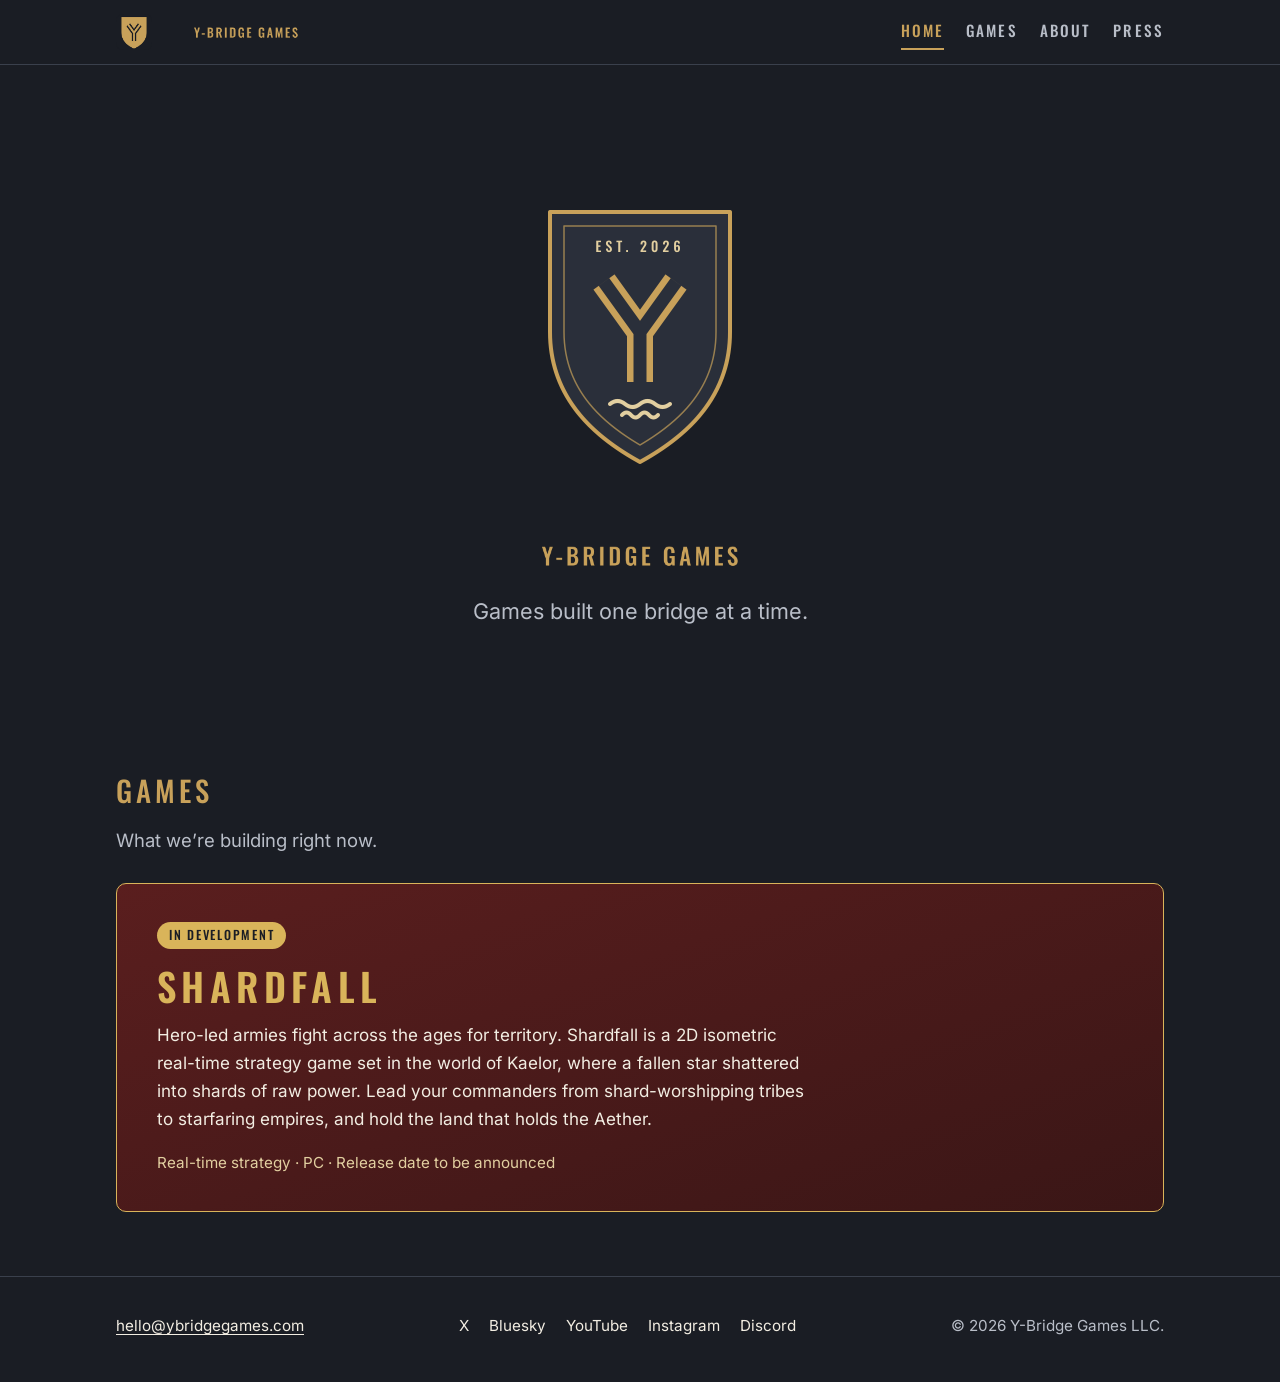
==== docs/index.html @ 334c1387 "Add Y-Bridge Games studio website Static HTML/CSS site for ybridgegames.com, published from docs/ on" ====
<!doctype html>
<html lang="en">
<head>
  <meta charset="utf-8">
  <meta name="viewport" content="width=device-width, initial-scale=1">
  <title>Y-Bridge Games</title>
  <meta name="description" content="Y-Bridge Games is an independent game studio. Games built one bridge at a time.">
  <meta name="theme-color" content="#1A1D24">
  <link rel="canonical" href="https://ybridgegames.com/">
  <meta property="og:type" content="website">
  <meta property="og:site_name" content="Y-Bridge Games">
  <meta property="og:title" content="Y-Bridge Games">
  <meta property="og:description" content="Games built one bridge at a time.">
  <meta property="og:url" content="https://ybridgegames.com/">
  <meta property="og:image" content="https://ybridgegames.com/brand/logo/lockup_horizontal.png">
  <meta name="twitter:card" content="summary_large_image">
  <link rel="icon" href="brand/logo/app_icon.svg" type="image/svg+xml">
  <link rel="icon" href="brand/logo/app_icon_128.png" type="image/png" sizes="128x128">
  <link rel="apple-touch-icon" href="brand/logo/app_icon_square.png">
  <link rel="stylesheet" href="css/style.css">
</head>
<body>
  <a class="skip" href="#main">Skip to content</a>

  <header class="site-header">
    <div class="wrap">
      <a class="brand" href="./" aria-label="Y-Bridge Games home">
        <img class="icon" src="brand/logo/app_icon_128.png" alt="" width="36" height="36">
        <img class="wordmark" src="brand/logo/wordmark.png" alt="Y-Bridge Games" width="164" height="18">
      </a>
      <nav class="nav" aria-label="Main">
        <a href="./" aria-current="page">Home</a>
        <a href="#games">Games</a>
        <a href="about.html">About</a>
        <a href="press.html">Press</a>
      </nav>
    </div>
  </header>

  <main id="main">
    <section class="hero">
      <div class="wrap">
        <h1 class="sr-only">Y-Bridge Games</h1>
        <div class="crest-box">
          <img class="crest" src="brand/logo/crest.png" alt="Y-Bridge Games crest" width="1040" height="1200">
        </div>
        <img class="wordmark" src="brand/logo/wordmark.png" alt="" width="2000" height="220">
        <p class="tagline">Games built one bridge at a time.</p>
      </div>
    </section>

    <section class="section" id="games">
      <div class="wrap">
        <h2>Games</h2>
        <p class="lede">What we’re building right now.</p>

        <article class="game-card">
          <div>
            <span class="badge">In development</span>
            <h3>Shardfall</h3>
            <p>Hero-led armies fight across the ages for territory. Shardfall is a 2D isometric real-time strategy game set in the world of Kaelor, where a fallen star shattered into shards of raw power. Lead your commanders from shard-worshipping tribes to starfaring empires, and hold the land that holds the Aether.</p>
            <p class="meta">Real-time strategy · PC · Release date to be announced</p>
          </div>
        </article>
      </div>
    </section>
  </main>

  <footer class="site-footer">
    <div class="wrap">
      <a href="mailto:hello@ybridgegames.com">hello@ybridgegames.com</a>
      <ul class="social" aria-label="Y-Bridge Games on social media">
        <li><a href="https://x.com/ybridgegames" rel="me">X</a></li>
        <li><a href="https://bsky.app/profile/ybridgegames.bsky.social" rel="me">Bluesky</a></li>
        <li><a href="https://www.youtube.com/@ybridgegames" rel="me">YouTube</a></li>
        <li><a href="https://www.instagram.com/ybridgegames/" rel="me">Instagram</a></li>
        <li><a href="https://discord.gg/ybridgegames" rel="me">Discord</a></li>
      </ul>
      <p class="copyright">© 2026 Y-Bridge Games LLC.</p>
    </div>
  </footer>
</body>
</html>
---- docs/css/style.css ----
/* Y-Bridge Games — site styles. Colors and type follow brand/BRANDING.md. */

@font-face {
  font-family: "Oswald";
  src: url("../brand/fonts/Oswald-Medium.ttf") format("truetype");
  font-weight: 500;
  font-display: swap;
}
@font-face {
  font-family: "Oswald";
  src: url("../brand/fonts/Oswald-SemiBold.ttf") format("truetype");
  font-weight: 600;
  font-display: swap;
}
@font-face {
  font-family: "Inter";
  src: url("../brand/fonts/Inter-Regular.ttf") format("truetype");
  font-weight: 400;
  font-display: swap;
}
@font-face {
  font-family: "Inter";
  src: url("../brand/fonts/Inter-Medium.ttf") format("truetype");
  font-weight: 500;
  font-display: swap;
}

:root {
  /* Brass & Charcoal (studio look) */
  --ground: #1A1D24;
  --surface: #2A2F3A;
  --hairline: #3A404C;
  --brass: #C8A15A;
  --brass-pale: #E2CFA0;
  --text: #F2EDE2;
  --text-muted: #B9BEC8;
  /* Ink & Ivory (light version) */
  --ivory: #F7F3EA;
  --ink: #1F2A36;
  --teal: #2F7F8A;
  /* Gold & Oxblood (Shardfall colorway) */
  --gold: #D9B45A;
  --oxblood: #5A1E1E;

  --display: "Oswald", "Arial Narrow", sans-serif;
  --body: "Inter", system-ui, -apple-system, "Segoe UI", sans-serif;
  --track: 0.14em;
  --max: 1080px;
  --gutter: 16px;
  color-scheme: dark;
}

*, *::before, *::after { box-sizing: border-box; }

html { -webkit-text-size-adjust: 100%; }

body {
  margin: 0;
  background: var(--ground);
  color: var(--text);
  font-family: var(--body);
  font-size: 1.0625rem;
  line-height: 1.65;
  display: flex;
  flex-direction: column;
  min-height: 100vh;
}

main { flex: 1; }

img { max-width: 100%; height: auto; display: block; }

a { color: var(--brass-pale); text-underline-offset: 0.2em; }
a:hover { color: var(--brass); }
a:focus-visible { outline: 2px solid var(--brass); outline-offset: 3px; border-radius: 2px; }

h1, h2, h3 {
  font-family: var(--display);
  font-weight: 500;
  text-transform: uppercase;
  letter-spacing: var(--track);
  color: var(--brass);
  line-height: 1.2;
  margin: 0 0 0.6em;
}
h1 { font-size: clamp(1.9rem, 5vw, 2.6rem); font-weight: 600; }
h2 { font-size: clamp(1.4rem, 3.6vw, 1.8rem); }
h3 { font-size: 1.15rem; color: var(--brass-pale); }

p { margin: 0 0 1em; }

.wrap {
  width: 100%;
  max-width: var(--max);
  margin: 0 auto;
  padding: 0 var(--gutter);
}

.sr-only {
  position: absolute; width: 1px; height: 1px; padding: 0; margin: -1px;
  overflow: hidden; clip: rect(0 0 0 0); white-space: nowrap; border: 0;
}

.skip {
  position: absolute; left: var(--gutter); top: -40px;
  background: var(--brass); color: var(--ground); padding: 6px 12px; z-index: 10;
}
.skip:focus { top: 8px; }

/* ---------- Header ---------- */

.site-header { border-bottom: 1px solid var(--hairline); }
.site-header .wrap {
  display: flex;
  align-items: center;
  justify-content: space-between;
  gap: 16px;
  flex-wrap: wrap;
  padding-top: 14px;
  padding-bottom: 14px;
}
.brand { display: flex; align-items: center; gap: 12px; text-decoration: none; }
.brand .icon { width: 36px; height: 36px; }
.brand .wordmark { height: 18px; width: auto; }

.nav { display: flex; gap: 4px 22px; flex-wrap: wrap; }
.nav a {
  font-family: var(--display);
  text-transform: uppercase;
  letter-spacing: var(--track);
  font-size: 0.95rem;
  color: var(--text-muted);
  text-decoration: none;
  padding: 4px 0;
  border-bottom: 2px solid transparent;
}
.nav a:hover { color: var(--brass-pale); }
.nav a[aria-current="page"] { color: var(--brass); border-bottom-color: var(--brass); }

/* ---------- Sections ---------- */

.section { padding: 64px 0; }
.section + .section { border-top: 1px solid var(--hairline); }
.lede { font-size: 1.15rem; color: var(--text-muted); max-width: 62ch; }
.prose { max-width: 68ch; }
.eyebrow {
  font-family: var(--display);
  text-transform: uppercase;
  letter-spacing: var(--track);
  font-size: 0.85rem;
  color: var(--brass-pale);
  margin-bottom: 0.4em;
}

/* Home hero: crest needs clear space of 15% of its height on every side. */
.hero { text-align: center; padding: 72px 0 80px; }
.hero .crest { width: auto; height: clamp(200px, 38vw, 300px); margin: 0 auto 0.15em; padding: 0; }
.hero .crest-box { display: inline-block; padding: clamp(30px, 5.7vw, 45px); }
.hero .wordmark { height: clamp(22px, 4.4vw, 34px); width: auto; margin: 0 auto 22px; }
.hero .tagline {
  font-size: clamp(1.1rem, 2.8vw, 1.35rem);
  color: var(--text-muted);
  margin: 0;
}

/* ---------- Game card (Shardfall, Gold & Oxblood) ---------- */

.game-card {
  display: grid;
  grid-template-columns: 1fr;
  background: linear-gradient(160deg, var(--oxblood) 0%, #3a1616 100%);
  border: 1px solid var(--gold);
  border-radius: 10px;
  padding: 28px var(--gutter);
  margin-top: 28px;
}
@media (min-width: 640px) { .game-card { padding: 36px 40px; } }
.game-card h3 {
  font-size: clamp(1.8rem, 6vw, 2.4rem);
  color: var(--gold);
  font-weight: 600;
  margin-bottom: 0.3em;
}
.game-card p { color: var(--text); max-width: 60ch; }
.game-card .meta { color: var(--brass-pale); font-size: 0.95rem; margin: 0; }

.badge {
  display: inline-block;
  font-family: var(--display);
  text-transform: uppercase;
  letter-spacing: var(--track);
  font-size: 0.78rem;
  color: var(--ground);
  background: var(--gold);
  border-radius: 999px;
  padding: 3px 12px;
  margin-bottom: 14px;
}

/* ---------- Press kit ---------- */

.facts {
  display: grid;
  grid-template-columns: 1fr;
  gap: 0;
  margin: 0;
  border-top: 1px solid var(--hairline);
}
.facts > div {
  display: grid;
  grid-template-columns: 1fr;
  gap: 2px 24px;
  padding: 12px 0;
  border-bottom: 1px solid var(--hairline);
}
@media (min-width: 560px) { .facts > div { grid-template-columns: 180px 1fr; } }
.facts dt {
  font-family: var(--display);
  text-transform: uppercase;
  letter-spacing: var(--track);
  font-size: 0.85rem;
  color: var(--text-muted);
  padding-top: 2px;
}
.facts dd { margin: 0; }

.assets {
  display: grid;
  grid-template-columns: repeat(auto-fill, minmax(min(100%, 230px), 1fr));
  gap: 18px;
  margin-top: 24px;
}
.asset {
  background: var(--surface);
  border: 1px solid var(--hairline);
  border-radius: 10px;
  overflow: hidden;
  display: flex;
  flex-direction: column;
}
.asset .preview {
  aspect-ratio: 4 / 3;
  display: flex;
  align-items: center;
  justify-content: center;
  padding: 22px;
  background: var(--ground);
}
.asset .preview.light { background: var(--ivory); }
.asset .preview img { max-height: 100%; width: auto; object-fit: contain; }
.asset .info { padding: 14px 16px 16px; }
.asset .info strong { display: block; font-weight: 500; }
.asset .info span { display: block; color: var(--text-muted); font-size: 0.9rem; }
.asset .info a { font-size: 0.95rem; }

.swatches {
  display: grid;
  grid-template-columns: repeat(auto-fill, minmax(min(100%, 150px), 1fr));
  gap: 14px;
  margin-top: 20px;
}
.swatch { border: 1px solid var(--hairline); border-radius: 8px; overflow: hidden; background: var(--surface); }
.swatch .chip { height: 64px; }
.swatch .label { padding: 8px 12px; font-size: 0.9rem; }
.swatch .label code { color: var(--text-muted); font-size: 0.85rem; }

.rules { padding-left: 1.2em; max-width: 68ch; }
.rules li { margin-bottom: 0.4em; }

.boiler {
  background: var(--surface);
  border-left: 3px solid var(--brass);
  padding: 18px 20px;
  border-radius: 0 8px 8px 0;
  max-width: 72ch;
}
.boiler p:last-child { margin-bottom: 0; }

/* ---------- Footer ---------- */

.site-footer {
  border-top: 1px solid var(--hairline);
  background: var(--ground);
  padding: 36px 0 44px;
  font-size: 0.95rem;
  color: var(--text-muted);
}
.site-footer .wrap { display: grid; gap: 18px; }
.site-footer a { color: var(--text); }
.site-footer a:hover { color: var(--brass); }
.social { list-style: none; margin: 0; padding: 0; display: flex; flex-wrap: wrap; gap: 6px 20px; }
.social a { text-decoration: none; }
.social a:hover { text-decoration: underline; }
.copyright { margin: 0; }
@media (min-width: 760px) {
  .site-footer .wrap { grid-template-columns: auto 1fr auto; align-items: center; gap: 28px; }
  .social { justify-content: center; }
}
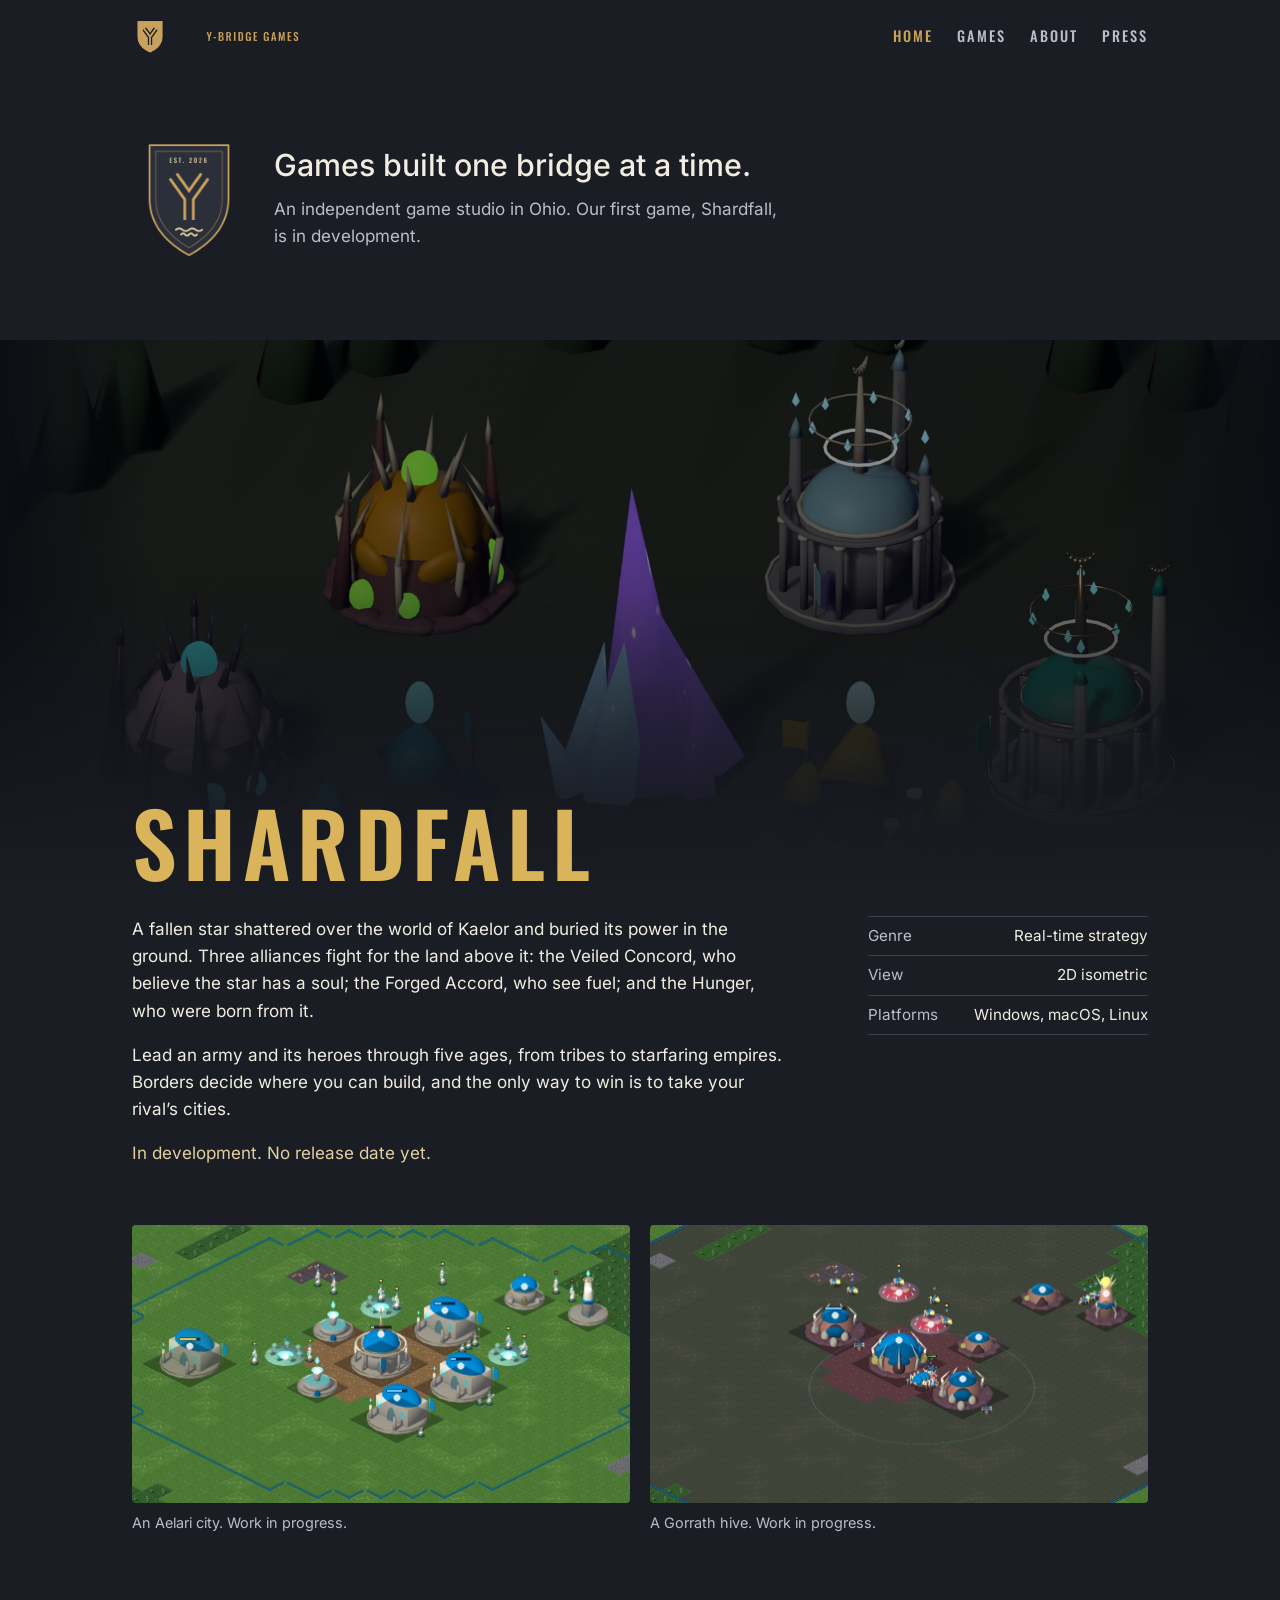
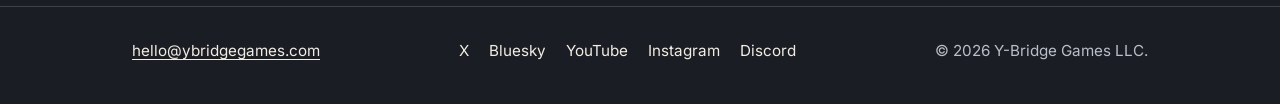
==== commit 562f8616: "Rework site around Shardfall art Lead the home page with Shardfall key art and in-game shots, drop t" ====
--- a/docs/index.html
+++ b/docs/index.html
@@ -38,30 +38,47 @@
   </header>
 
   <main id="main">
-    <section class="hero">
+    <section class="intro">
       <div class="wrap">
-        <h1 class="sr-only">Y-Bridge Games</h1>
-        <div class="crest-box">
-          <img class="crest" src="brand/logo/crest.png" alt="Y-Bridge Games crest" width="1040" height="1200">
+        <img class="crest" src="brand/logo/crest.png" alt="Y-Bridge Games crest" width="1040" height="1200">
+        <div>
+          <h1 class="sr-only">Y-Bridge Games</h1>
+          <p class="tagline">Games built one bridge at a time.</p>
+          <p>An independent game studio in Ohio. Our first game, Shardfall, is in development.</p>
         </div>
-        <img class="wordmark" src="brand/logo/wordmark.png" alt="" width="2000" height="220">
-        <p class="tagline">Games built one bridge at a time.</p>
       </div>
     </section>
 
-    <section class="section" id="games">
-      <div class="wrap">
-        <h2>Games</h2>
-        <p class="lede">What we’re building right now.</p>
+    <section id="games" aria-labelledby="shardfall">
+      <div class="feature-art">
+        <img src="img/shardfall/key-art.jpg" alt="Faction cities of Shardfall gathered around a violet Aether shard in a dark forest" width="1920" height="1080">
+        <div class="title">
+          <div class="wrap"><h2 id="shardfall">Shardfall</h2></div>
+        </div>
+      </div>
 
-        <article class="game-card">
-          <div>
-            <span class="badge">In development</span>
-            <h3>Shardfall</h3>
-            <p>Hero-led armies fight across the ages for territory. Shardfall is a 2D isometric real-time strategy game set in the world of Kaelor, where a fallen star shattered into shards of raw power. Lead your commanders from shard-worshipping tribes to starfaring empires, and hold the land that holds the Aether.</p>
-            <p class="meta">Real-time strategy · PC · Release date to be announced</p>
-          </div>
-        </article>
+      <div class="wrap feature-body">
+        <div>
+          <p>A fallen star shattered over the world of Kaelor and buried its power in the ground. Three alliances fight for the land above it: the Veiled Concord, who believe the star has a soul; the Forged Accord, who see fuel; and the Hunger, who were born from it.</p>
+          <p>Lead an army and its heroes through five ages, from tribes to starfaring empires. Borders decide where you can build, and the only way to win is to take your rival’s cities.</p>
+          <p class="status">In development. No release date yet.</p>
+        </div>
+        <dl class="spec">
+          <div><dt>Genre</dt><dd>Real-time strategy</dd></div>
+          <div><dt>View</dt><dd>2D isometric</dd></div>
+          <div><dt>Platforms</dt><dd>Windows, macOS, Linux</dd></div>
+        </dl>
+      </div>
+
+      <div class="wrap shots">
+        <figure>
+          <img src="img/shardfall/aelari-city.jpg" alt="An Aelari city of domed white halls and glowing fountains" width="1000" height="560" loading="lazy">
+          <figcaption>An Aelari city. Work in progress.</figcaption>
+        </figure>
+        <figure>
+          <img src="img/shardfall/swarm-hive.jpg" alt="A Gorrath hive of fleshy domes and bone spikes" width="1000" height="560" loading="lazy">
+          <figcaption>A Gorrath hive. Work in progress.</figcaption>
+        </figure>
       </div>
     </section>
   </main>
@@ -71,10 +88,10 @@
       <a href="mailto:hello@ybridgegames.com">hello@ybridgegames.com</a>
       <ul class="social" aria-label="Y-Bridge Games on social media">
         <li><a href="https://x.com/ybridgegames" rel="me">X</a></li>
-        <li><a href="https://bsky.app/profile/ybridgegames.bsky.social" rel="me">Bluesky</a></li>
+        <li><a href="https://bsky.app/profile/y-bridge-games.bsky.social" rel="me">Bluesky</a></li>
         <li><a href="https://www.youtube.com/@ybridgegames" rel="me">YouTube</a></li>
         <li><a href="https://www.instagram.com/ybridgegames/" rel="me">Instagram</a></li>
-        <li><a href="https://discord.gg/ybridgegames" rel="me">Discord</a></li>
+        <li><a href="https://discord.gg/s3wmYxwC7B" rel="me">Discord</a></li>
       </ul>
       <p class="copyright">© 2026 Y-Bridge Games LLC.</p>
     </div>
--- a/docs/css/style.css
+++ b/docs/css/style.css
@@ -36,11 +36,8 @@
   --text-muted: #B9BEC8;
   /* Ink & Ivory (light version) */
   --ivory: #F7F3EA;
-  --ink: #1F2A36;
-  --teal: #2F7F8A;
-  /* Gold & Oxblood (Shardfall colorway) */
+  /* Gold (Shardfall colorway) */
   --gold: #D9B45A;
-  --oxblood: #5A1E1E;
 
   --display: "Oswald", "Arial Narrow", sans-serif;
   --body: "Inter", system-ui, -apple-system, "Segoe UI", sans-serif;
@@ -49,6 +46,7 @@
   --gutter: 16px;
   color-scheme: dark;
 }
+@media (min-width: 640px) { :root { --gutter: 32px; } }
 
 *, *::before, *::after { box-sizing: border-box; }
 
@@ -60,7 +58,7 @@
   color: var(--text);
   font-family: var(--body);
   font-size: 1.0625rem;
-  line-height: 1.65;
+  line-height: 1.6;
   display: flex;
   flex-direction: column;
   min-height: 100vh;
@@ -80,12 +78,12 @@
   text-transform: uppercase;
   letter-spacing: var(--track);
   color: var(--brass);
-  line-height: 1.2;
-  margin: 0 0 0.6em;
-}
-h1 { font-size: clamp(1.9rem, 5vw, 2.6rem); font-weight: 600; }
-h2 { font-size: clamp(1.4rem, 3.6vw, 1.8rem); }
-h3 { font-size: 1.15rem; color: var(--brass-pale); }
+  line-height: 1.15;
+  margin: 0 0 0.5em;
+}
+h1 { font-size: clamp(1.8rem, 5vw, 2.4rem); font-weight: 600; }
+h2 { font-size: 1.35rem; }
+h3 { font-size: 1rem; color: var(--text-muted); }
 
 p { margin: 0 0 1em; }
 
@@ -109,183 +107,180 @@
 
 /* ---------- Header ---------- */
 
-.site-header { border-bottom: 1px solid var(--hairline); }
 .site-header .wrap {
   display: flex;
   align-items: center;
   justify-content: space-between;
-  gap: 16px;
+  gap: 12px 24px;
   flex-wrap: wrap;
-  padding-top: 14px;
-  padding-bottom: 14px;
+  padding-top: 18px;
+  padding-bottom: 18px;
 }
 .brand { display: flex; align-items: center; gap: 12px; text-decoration: none; }
 .brand .icon { width: 36px; height: 36px; }
-.brand .wordmark { height: 18px; width: auto; }
-
-.nav { display: flex; gap: 4px 22px; flex-wrap: wrap; }
+.brand .wordmark { height: 16px; width: auto; }
+
+.nav { display: flex; gap: 4px 24px; flex-wrap: wrap; }
 .nav a {
   font-family: var(--display);
   text-transform: uppercase;
   letter-spacing: var(--track);
-  font-size: 0.95rem;
+  font-size: 0.9rem;
   color: var(--text-muted);
   text-decoration: none;
-  padding: 4px 0;
-  border-bottom: 2px solid transparent;
-}
-.nav a:hover { color: var(--brass-pale); }
-.nav a[aria-current="page"] { color: var(--brass); border-bottom-color: var(--brass); }
-
-/* ---------- Sections ---------- */
-
-.section { padding: 64px 0; }
-.section + .section { border-top: 1px solid var(--hairline); }
-.lede { font-size: 1.15rem; color: var(--text-muted); max-width: 62ch; }
-.prose { max-width: 68ch; }
-.eyebrow {
-  font-family: var(--display);
-  text-transform: uppercase;
-  letter-spacing: var(--track);
-  font-size: 0.85rem;
-  color: var(--brass-pale);
-  margin-bottom: 0.4em;
-}
-
-/* Home hero: crest needs clear space of 15% of its height on every side. */
-.hero { text-align: center; padding: 72px 0 80px; }
-.hero .crest { width: auto; height: clamp(200px, 38vw, 300px); margin: 0 auto 0.15em; padding: 0; }
-.hero .crest-box { display: inline-block; padding: clamp(30px, 5.7vw, 45px); }
-.hero .wordmark { height: clamp(22px, 4.4vw, 34px); width: auto; margin: 0 auto 22px; }
-.hero .tagline {
-  font-size: clamp(1.1rem, 2.8vw, 1.35rem);
-  color: var(--text-muted);
+  padding: 2px 0;
+}
+.nav a:hover { color: var(--text); }
+.nav a[aria-current="page"] { color: var(--brass); }
+
+/* ---------- Home: studio intro ---------- */
+
+.intro { padding: 40px 0 56px; }
+.intro .wrap {
+  display: grid;
+  grid-template-columns: auto 1fr;
+  align-items: center;
+  gap: 0 28px;
+}
+/* 132 px tall with 20 px around it: over the 96 px minimum and 15% clear space. */
+.intro .crest { height: 132px; width: auto; margin: 20px 0; }
+.intro .tagline {
+  font-size: clamp(1.35rem, 3.4vw, 1.9rem);
+  font-weight: 500;
+  line-height: 1.3;
+  margin: 0 0 0.35em;
+}
+.intro .tagline + p { color: var(--text-muted); margin: 0; max-width: 46ch; }
+@media (max-width: 520px) {
+  .intro .wrap { grid-template-columns: 1fr; }
+  .intro .crest { margin: 0 0 20px; }
+}
+
+/* ---------- Home: Shardfall ---------- */
+
+.feature-art { position: relative; background: #0e1016; }
+.feature-art img {
+  width: 100%;
+  height: clamp(280px, 46vw, 560px);
+  object-fit: cover;
+  object-position: center 35%;
+}
+.feature-art::after {
+  content: "";
+  position: absolute;
+  inset: 0;
+  background: linear-gradient(to bottom, rgba(26, 29, 36, 0) 45%, var(--ground) 100%);
+  pointer-events: none;
+}
+.feature-art .title {
+  position: absolute;
+  left: 0;
+  right: 0;
+  bottom: 8px;
+  z-index: 1;
+}
+.feature-art h2 {
+  font-size: clamp(2.6rem, 9vw, 5.5rem);
+  font-weight: 600;
+  color: var(--gold);
+  letter-spacing: 0.08em;
   margin: 0;
 }
 
-/* ---------- Game card (Shardfall, Gold & Oxblood) ---------- */
-
-.game-card {
+.feature-body {
+  display: grid;
+  gap: 8px 48px;
+  padding-top: 16px;
+  padding-bottom: 40px;
+}
+@media (min-width: 800px) { .feature-body { grid-template-columns: 1fr 280px; } }
+.feature-body p { max-width: 60ch; }
+.feature-body .status { color: var(--brass-pale); }
+
+.spec { margin: 0; font-size: 0.95rem; }
+.spec div { display: flex; justify-content: space-between; gap: 16px; padding: 7px 0; border-bottom: 1px solid var(--hairline); }
+.spec div:first-child { border-top: 1px solid var(--hairline); }
+.spec dt { color: var(--text-muted); }
+.spec dd { margin: 0; text-align: right; }
+
+.shots {
   display: grid;
   grid-template-columns: 1fr;
-  background: linear-gradient(160deg, var(--oxblood) 0%, #3a1616 100%);
-  border: 1px solid var(--gold);
-  border-radius: 10px;
-  padding: 28px var(--gutter);
-  margin-top: 28px;
-}
-@media (min-width: 640px) { .game-card { padding: 36px 40px; } }
-.game-card h3 {
-  font-size: clamp(1.8rem, 6vw, 2.4rem);
-  color: var(--gold);
-  font-weight: 600;
-  margin-bottom: 0.3em;
-}
-.game-card p { color: var(--text); max-width: 60ch; }
-.game-card .meta { color: var(--brass-pale); font-size: 0.95rem; margin: 0; }
-
-.badge {
-  display: inline-block;
-  font-family: var(--display);
-  text-transform: uppercase;
-  letter-spacing: var(--track);
-  font-size: 0.78rem;
-  color: var(--ground);
-  background: var(--gold);
-  border-radius: 999px;
-  padding: 3px 12px;
-  margin-bottom: 14px;
-}
+  gap: 20px;
+  padding-bottom: 72px;
+}
+@media (min-width: 700px) { .shots { grid-template-columns: 1fr 1fr; } }
+.shots figure { margin: 0; }
+.shots img { width: 100%; border-radius: 4px; }
+.shots figcaption { color: var(--text-muted); font-size: 0.9rem; margin-top: 8px; }
+
+/* ---------- Inner pages ---------- */
+
+.page { padding: 40px 0 72px; }
+.page .wrap > * { max-width: 68ch; }
+.page .wrap > .wide { max-width: none; }
+.page h2 { margin-top: 2.2em; }
+.page-intro { font-size: 1.15rem; }
 
 /* ---------- Press kit ---------- */
 
-.facts {
-  display: grid;
-  grid-template-columns: 1fr;
-  gap: 0;
-  margin: 0;
-  border-top: 1px solid var(--hairline);
-}
+.facts { margin: 0; border-top: 1px solid var(--hairline); }
 .facts > div {
   display: grid;
   grid-template-columns: 1fr;
   gap: 2px 24px;
-  padding: 12px 0;
+  padding: 10px 0;
   border-bottom: 1px solid var(--hairline);
 }
-@media (min-width: 560px) { .facts > div { grid-template-columns: 180px 1fr; } }
-.facts dt {
-  font-family: var(--display);
-  text-transform: uppercase;
-  letter-spacing: var(--track);
-  font-size: 0.85rem;
-  color: var(--text-muted);
-  padding-top: 2px;
-}
+@media (min-width: 560px) { .facts > div { grid-template-columns: 170px 1fr; } }
+.facts dt { color: var(--text-muted); }
 .facts dd { margin: 0; }
 
 .assets {
   display: grid;
   grid-template-columns: repeat(auto-fill, minmax(min(100%, 230px), 1fr));
   gap: 18px;
-  margin-top: 24px;
-}
-.asset {
-  background: var(--surface);
-  border: 1px solid var(--hairline);
-  border-radius: 10px;
-  overflow: hidden;
-  display: flex;
-  flex-direction: column;
-}
+  margin-top: 20px;
+}
+.asset { margin: 0; }
 .asset .preview {
   aspect-ratio: 4 / 3;
   display: flex;
   align-items: center;
   justify-content: center;
   padding: 22px;
-  background: var(--ground);
+  background: var(--surface);
+  border-radius: 4px;
 }
 .asset .preview.light { background: var(--ivory); }
+.asset .preview.photo { padding: 0; overflow: hidden; }
+.asset .preview.photo img { width: 100%; height: 100%; max-height: none; object-fit: cover; }
 .asset .preview img { max-height: 100%; width: auto; object-fit: contain; }
-.asset .info { padding: 14px 16px 16px; }
-.asset .info strong { display: block; font-weight: 500; }
-.asset .info span { display: block; color: var(--text-muted); font-size: 0.9rem; }
-.asset .info a { font-size: 0.95rem; }
+.asset figcaption { padding-top: 8px; font-size: 0.95rem; }
+.asset figcaption span { color: var(--text-muted); }
 
 .swatches {
   display: grid;
-  grid-template-columns: repeat(auto-fill, minmax(min(100%, 150px), 1fr));
+  grid-template-columns: repeat(auto-fill, minmax(min(100%, 140px), 1fr));
   gap: 14px;
-  margin-top: 20px;
-}
-.swatch { border: 1px solid var(--hairline); border-radius: 8px; overflow: hidden; background: var(--surface); }
-.swatch .chip { height: 64px; }
-.swatch .label { padding: 8px 12px; font-size: 0.9rem; }
+  margin-top: 16px;
+}
+.swatch .chip { height: 56px; border-radius: 4px; border: 1px solid var(--hairline); }
+.swatch .label { padding-top: 6px; font-size: 0.9rem; }
 .swatch .label code { color: var(--text-muted); font-size: 0.85rem; }
 
-.rules { padding-left: 1.2em; max-width: 68ch; }
+.rules { padding-left: 1.2em; }
 .rules li { margin-bottom: 0.4em; }
-
-.boiler {
-  background: var(--surface);
-  border-left: 3px solid var(--brass);
-  padding: 18px 20px;
-  border-radius: 0 8px 8px 0;
-  max-width: 72ch;
-}
-.boiler p:last-child { margin-bottom: 0; }
 
 /* ---------- Footer ---------- */
 
 .site-footer {
   border-top: 1px solid var(--hairline);
-  background: var(--ground);
-  padding: 36px 0 44px;
+  padding: 32px 0 40px;
   font-size: 0.95rem;
   color: var(--text-muted);
 }
-.site-footer .wrap { display: grid; gap: 18px; }
+.site-footer .wrap { display: grid; gap: 14px; }
 .site-footer a { color: var(--text); }
 .site-footer a:hover { color: var(--brass); }
 .social { list-style: none; margin: 0; padding: 0; display: flex; flex-wrap: wrap; gap: 6px 20px; }
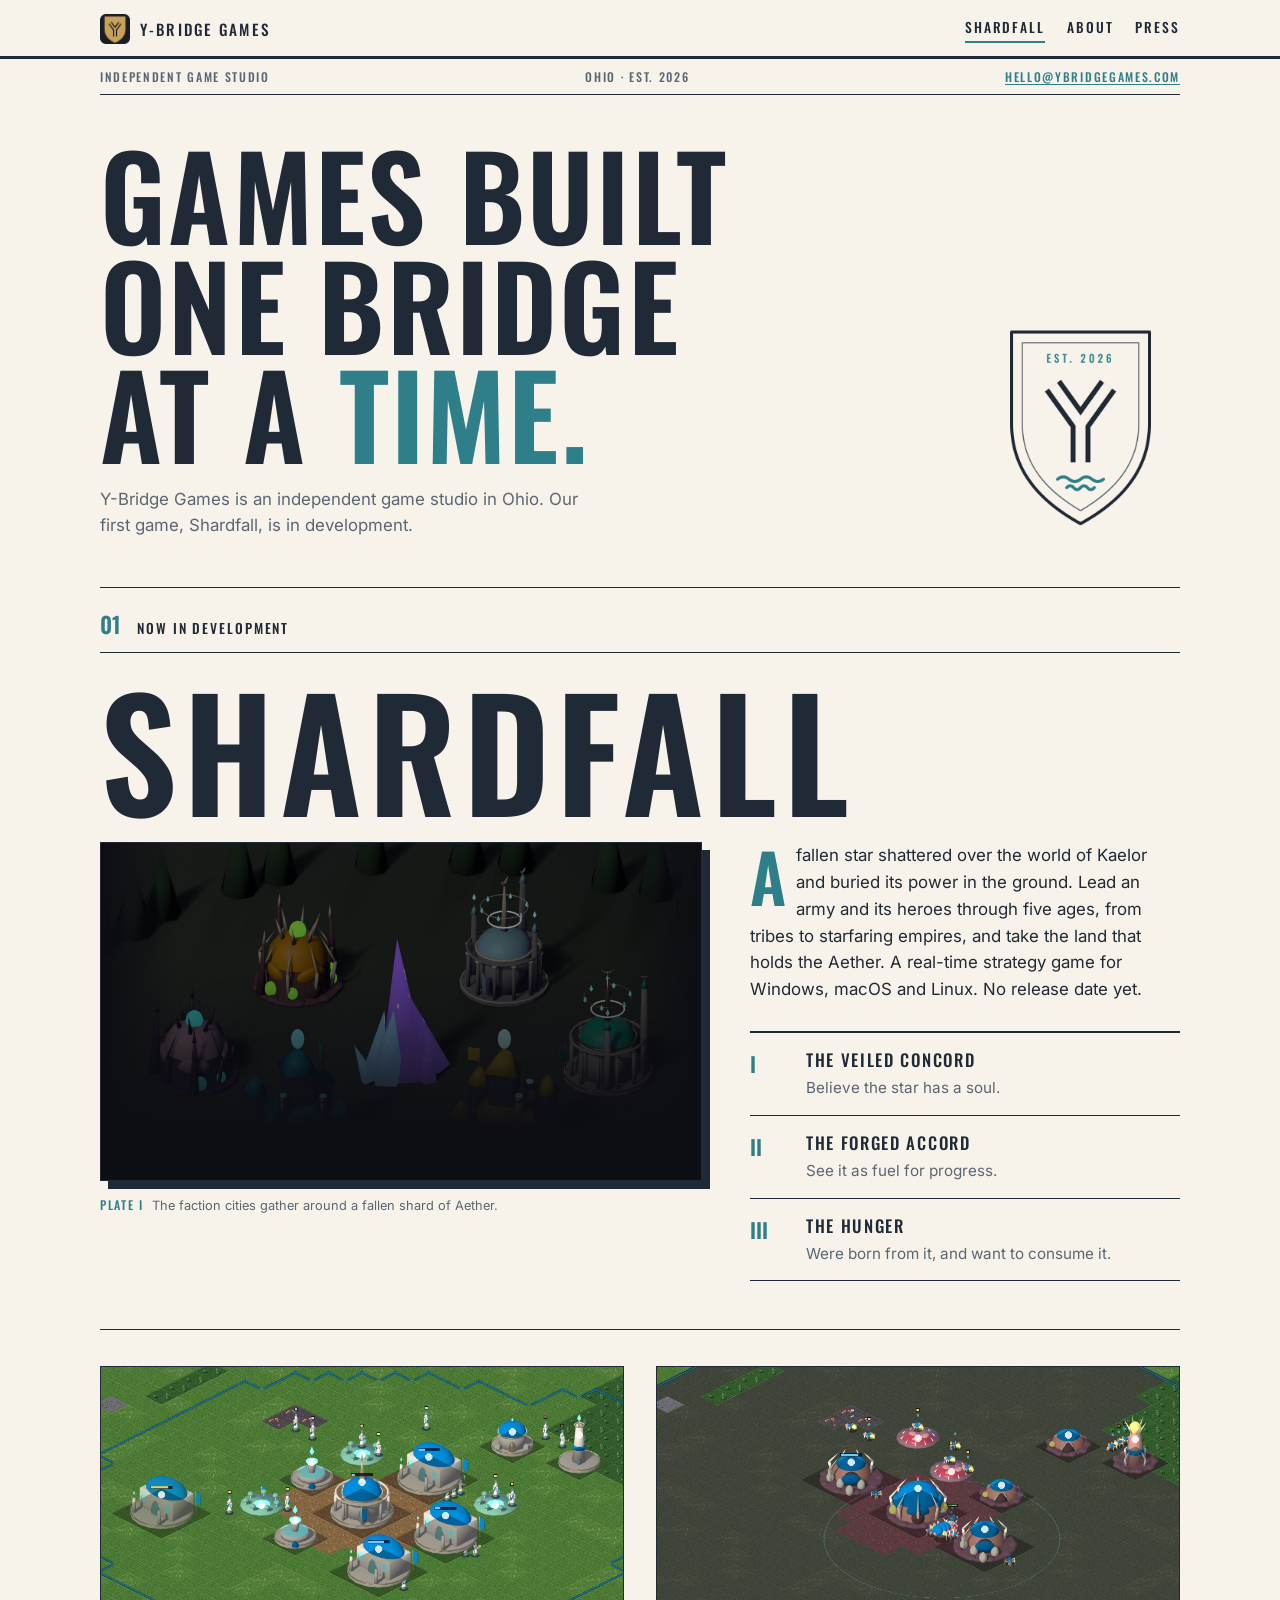
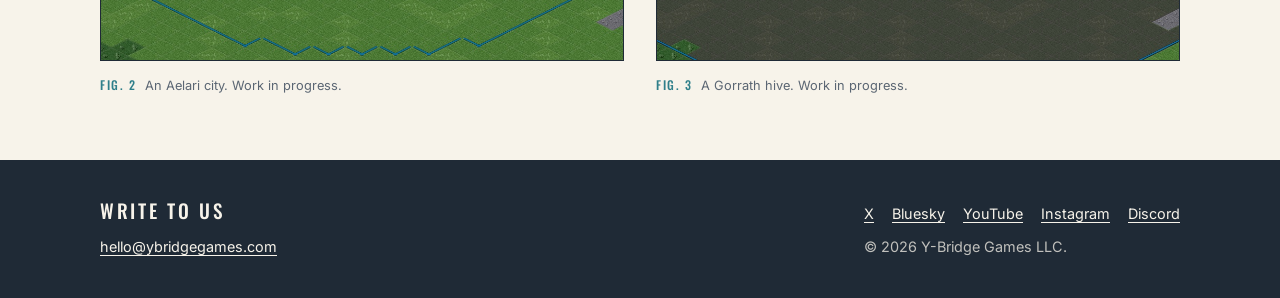
==== commit 6000f105: "Redesign site in the Field Manual style Ink & Ivory look styled like a printed game manual: big Oswa" ====
--- a/docs/index.html
+++ b/docs/index.html
@@ -4,16 +4,16 @@
   <meta charset="utf-8">
   <meta name="viewport" content="width=device-width, initial-scale=1">
   <title>Y-Bridge Games</title>
-  <meta name="description" content="Y-Bridge Games is an independent game studio. Games built one bridge at a time.">
-  <meta name="theme-color" content="#1A1D24">
+  <meta name="description" content="Y-Bridge Games is an independent game studio in Ohio. Games built one bridge at a time.">
   <link rel="canonical" href="https://ybridgegames.com/">
   <meta property="og:type" content="website">
   <meta property="og:site_name" content="Y-Bridge Games">
   <meta property="og:title" content="Y-Bridge Games">
-  <meta property="og:description" content="Games built one bridge at a time.">
+  <meta property="og:description" content="Y-Bridge Games is an independent game studio in Ohio. Games built one bridge at a time.">
   <meta property="og:url" content="https://ybridgegames.com/">
-  <meta property="og:image" content="https://ybridgegames.com/brand/logo/lockup_horizontal.png">
+  <meta property="og:image" content="https://ybridgegames.com/img/shardfall/key-art.jpg">
   <meta name="twitter:card" content="summary_large_image">
+  <meta name="theme-color" content="#F7F3EA">
   <link rel="icon" href="brand/logo/app_icon.svg" type="image/svg+xml">
   <link rel="icon" href="brand/logo/app_icon_128.png" type="image/png" sizes="128x128">
   <link rel="apple-touch-icon" href="brand/logo/app_icon_square.png">
@@ -24,60 +24,53 @@
 
   <header class="site-header">
     <div class="wrap">
-      <a class="brand" href="./" aria-label="Y-Bridge Games home">
-        <img class="icon" src="brand/logo/app_icon_128.png" alt="" width="36" height="36">
-        <img class="wordmark" src="brand/logo/wordmark.png" alt="Y-Bridge Games" width="164" height="18">
-      </a>
-      <nav class="nav" aria-label="Main">
-        <a href="./" aria-current="page">Home</a>
-        <a href="#games">Games</a>
+      <a class="brand caps" href="./"><img src="brand/logo/app_icon_128.png" alt="" width="30" height="30">Y-Bridge Games</a>
+      <nav class="nav caps" aria-label="Main">
+        <a href="./#shardfall" aria-current="page">Shardfall</a>
         <a href="about.html">About</a>
         <a href="press.html">Press</a>
       </nav>
     </div>
   </header>
 
-  <main id="main">
-    <section class="intro">
-      <div class="wrap">
-        <img class="crest" src="brand/logo/crest.png" alt="Y-Bridge Games crest" width="1040" height="1200">
-        <div>
-          <h1 class="sr-only">Y-Bridge Games</h1>
-          <p class="tagline">Games built one bridge at a time.</p>
-          <p>An independent game studio in Ohio. Our first game, Shardfall, is in development.</p>
-        </div>
+  <main id="main" class="wrap">
+    <div class="issue caps"><span>Independent game studio</span><span>Ohio · Est. 2026</span><a href="mailto:hello@ybridgegames.com">hello@ybridgegames.com</a></div>
+
+    <section class="mast">
+      <div>
+        <h1 class="display">Games built<br>one bridge<br>at a <em>time.</em></h1>
+        <p class="sub">Y-Bridge Games is an independent game studio in Ohio. Our first game, Shardfall, is in development.</p>
       </div>
+      <img class="crest" src="brand/logo/crest_ivory.png" alt="Y-Bridge Games crest" width="1040" height="1200">
     </section>
 
-    <section id="games" aria-labelledby="shardfall">
-      <div class="feature-art">
-        <img src="img/shardfall/key-art.jpg" alt="Faction cities of Shardfall gathered around a violet Aether shard in a dark forest" width="1920" height="1080">
-        <div class="title">
-          <div class="wrap"><h2 id="shardfall">Shardfall</h2></div>
+    <section id="shardfall" aria-labelledby="shardfall-title">
+      <p class="sec-head caps"><b>01</b>Now in development</p>
+      <h2 id="shardfall-title" class="display game-title">Shardfall</h2>
+
+      <div class="spread">
+        <figure class="plate">
+          <img src="img/shardfall/key-art.jpg" alt="Faction cities of Shardfall gathered around a violet Aether shard in a dark forest" width="1920" height="1080">
+          <figcaption><span class="caps">Plate I</span>The faction cities gather around a fallen shard of Aether.</figcaption>
+        </figure>
+        <div>
+          <p class="lede">A fallen star shattered over the world of Kaelor and buried its power in the ground. Lead an army and its heroes through five ages, from tribes to starfaring empires, and take the land that holds the Aether. A real-time strategy game for Windows, macOS and Linux. No release date yet.</p>
+          <ol class="numbered">
+            <li><span class="num">I</span><div><strong>The Veiled Concord</strong><span>Believe the star has a soul.</span></div></li>
+            <li><span class="num">II</span><div><strong>The Forged Accord</strong><span>See it as fuel for progress.</span></div></li>
+            <li><span class="num">III</span><div><strong>The Hunger</strong><span>Were born from it, and want to consume it.</span></div></li>
+          </ol>
         </div>
       </div>
 
-      <div class="wrap feature-body">
-        <div>
-          <p>A fallen star shattered over the world of Kaelor and buried its power in the ground. Three alliances fight for the land above it: the Veiled Concord, who believe the star has a soul; the Forged Accord, who see fuel; and the Hunger, who were born from it.</p>
-          <p>Lead an army and its heroes through five ages, from tribes to starfaring empires. Borders decide where you can build, and the only way to win is to take your rival’s cities.</p>
-          <p class="status">In development. No release date yet.</p>
-        </div>
-        <dl class="spec">
-          <div><dt>Genre</dt><dd>Real-time strategy</dd></div>
-          <div><dt>View</dt><dd>2D isometric</dd></div>
-          <div><dt>Platforms</dt><dd>Windows, macOS, Linux</dd></div>
-        </dl>
-      </div>
-
-      <div class="wrap shots">
+      <div class="figs">
         <figure>
           <img src="img/shardfall/aelari-city.jpg" alt="An Aelari city of domed white halls and glowing fountains" width="1000" height="560" loading="lazy">
-          <figcaption>An Aelari city. Work in progress.</figcaption>
+          <figcaption><span class="caps">Fig. 2</span>An Aelari city. Work in progress.</figcaption>
         </figure>
         <figure>
           <img src="img/shardfall/swarm-hive.jpg" alt="A Gorrath hive of fleshy domes and bone spikes" width="1000" height="560" loading="lazy">
-          <figcaption>A Gorrath hive. Work in progress.</figcaption>
+          <figcaption><span class="caps">Fig. 3</span>A Gorrath hive. Work in progress.</figcaption>
         </figure>
       </div>
     </section>
@@ -85,15 +78,20 @@
 
   <footer class="site-footer">
     <div class="wrap">
-      <a href="mailto:hello@ybridgegames.com">hello@ybridgegames.com</a>
-      <ul class="social" aria-label="Y-Bridge Games on social media">
-        <li><a href="https://x.com/ybridgegames" rel="me">X</a></li>
-        <li><a href="https://bsky.app/profile/y-bridge-games.bsky.social" rel="me">Bluesky</a></li>
-        <li><a href="https://www.youtube.com/@ybridgegames" rel="me">YouTube</a></li>
-        <li><a href="https://www.instagram.com/ybridgegames/" rel="me">Instagram</a></li>
-        <li><a href="https://discord.gg/s3wmYxwC7B" rel="me">Discord</a></li>
-      </ul>
-      <p class="copyright">© 2026 Y-Bridge Games LLC.</p>
+      <div>
+        <p class="big caps">Write to us</p>
+        <a href="mailto:hello@ybridgegames.com">hello@ybridgegames.com</a>
+      </div>
+      <div>
+        <ul class="social" aria-label="Y-Bridge Games on social media">
+          <li><a href="https://x.com/ybridgegames" rel="me">X</a></li>
+          <li><a href="https://bsky.app/profile/y-bridge-games.bsky.social" rel="me">Bluesky</a></li>
+          <li><a href="https://www.youtube.com/@ybridgegames" rel="me">YouTube</a></li>
+          <li><a href="https://www.instagram.com/ybridgegames/" rel="me">Instagram</a></li>
+          <li><a href="https://discord.gg/s3wmYxwC7B" rel="me">Discord</a></li>
+        </ul>
+        <p class="copyright">© 2026 Y-Bridge Games LLC.</p>
+      </div>
     </div>
   </footer>
 </body>
--- a/docs/css/style.css
+++ b/docs/css/style.css
@@ -1,4 +1,5 @@
-/* Y-Bridge Games — site styles. Colors and type follow brand/BRANDING.md. */
+/* Y-Bridge Games — site styles. "Field manual" look in the brand's
+   light version (Ink & Ivory); colors and type follow brand/BRANDING.md. */
 
 @font-face {
   font-family: "Oswald";
@@ -26,27 +27,22 @@
 }
 
 :root {
-  /* Brass & Charcoal (studio look) */
-  --ground: #1A1D24;
-  --surface: #2A2F3A;
-  --hairline: #3A404C;
-  --brass: #C8A15A;
-  --brass-pale: #E2CFA0;
-  --text: #F2EDE2;
-  --text-muted: #B9BEC8;
   /* Ink & Ivory (light version) */
   --ivory: #F7F3EA;
-  /* Gold (Shardfall colorway) */
-  --gold: #D9B45A;
+  --ink: #1F2A36;
+  --teal: #2F7F8A;
+  --soft: #5B6673;     /* ink at reduced strength, for captions */
+  /* Brass & Charcoal, for previews of the dark logo */
+  --ground: #1A1D24;
 
   --display: "Oswald", "Arial Narrow", sans-serif;
   --body: "Inter", system-ui, -apple-system, "Segoe UI", sans-serif;
   --track: 0.14em;
-  --max: 1080px;
+  --max: 1160px;
   --gutter: 16px;
-  color-scheme: dark;
-}
-@media (min-width: 640px) { :root { --gutter: 32px; } }
+  color-scheme: light;
+}
+@media (min-width: 700px) { :root { --gutter: 40px; } }
 
 *, *::before, *::after { box-sizing: border-box; }
 
@@ -54,10 +50,10 @@
 
 body {
   margin: 0;
-  background: var(--ground);
-  color: var(--text);
+  background: var(--ivory);
+  color: var(--ink);
   font-family: var(--body);
-  font-size: 1.0625rem;
+  font-size: 1.05rem;
   line-height: 1.6;
   display: flex;
   flex-direction: column;
@@ -68,22 +64,9 @@
 
 img { max-width: 100%; height: auto; display: block; }
 
-a { color: var(--brass-pale); text-underline-offset: 0.2em; }
-a:hover { color: var(--brass); }
-a:focus-visible { outline: 2px solid var(--brass); outline-offset: 3px; border-radius: 2px; }
-
-h1, h2, h3 {
-  font-family: var(--display);
-  font-weight: 500;
-  text-transform: uppercase;
-  letter-spacing: var(--track);
-  color: var(--brass);
-  line-height: 1.15;
-  margin: 0 0 0.5em;
-}
-h1 { font-size: clamp(1.8rem, 5vw, 2.4rem); font-weight: 600; }
-h2 { font-size: 1.35rem; }
-h3 { font-size: 1rem; color: var(--text-muted); }
+a { color: var(--teal); text-underline-offset: 0.2em; }
+a:hover { color: var(--ink); }
+a:focus-visible { outline: 2px solid var(--teal); outline-offset: 3px; }
 
 p { margin: 0 0 1em; }
 
@@ -94,6 +77,13 @@
   padding: 0 var(--gutter);
 }
 
+.caps {
+  font-family: var(--display);
+  font-weight: 500;
+  text-transform: uppercase;
+  letter-spacing: var(--track);
+}
+
 .sr-only {
   position: absolute; width: 1px; height: 1px; padding: 0; margin: -1px;
   overflow: hidden; clip: rect(0 0 0 0); white-space: nowrap; border: 0;
@@ -101,193 +91,193 @@
 
 .skip {
   position: absolute; left: var(--gutter); top: -40px;
-  background: var(--brass); color: var(--ground); padding: 6px 12px; z-index: 10;
+  background: var(--ink); color: var(--ivory); padding: 6px 12px; z-index: 10;
 }
 .skip:focus { top: 8px; }
 
 /* ---------- Header ---------- */
 
+.site-header { border-bottom: 3px solid var(--ink); }
 .site-header .wrap {
   display: flex;
+  justify-content: space-between;
   align-items: center;
+  gap: 10px 24px;
+  flex-wrap: wrap;
+  padding-top: 14px;
+  padding-bottom: 12px;
+}
+.brand {
+  display: flex;
+  align-items: center;
+  gap: 10px;
+  color: var(--ink);
+  text-decoration: none;
+  font-size: 0.95rem;
+}
+.brand img { width: 30px; height: 30px; }
+.nav { display: flex; flex-wrap: wrap; gap: 4px 22px; font-size: 0.85rem; }
+.nav a { color: var(--ink); text-decoration: none; padding: 2px 0; border-bottom: 2px solid transparent; }
+.nav a:hover { color: var(--teal); }
+.nav a[aria-current="page"] { border-bottom-color: var(--teal); }
+
+/* The thin "issue line" under the header. */
+.issue {
+  display: flex;
   justify-content: space-between;
-  gap: 12px 24px;
   flex-wrap: wrap;
-  padding-top: 18px;
-  padding-bottom: 18px;
-}
-.brand { display: flex; align-items: center; gap: 12px; text-decoration: none; }
-.brand .icon { width: 36px; height: 36px; }
-.brand .wordmark { height: 16px; width: auto; }
-
-.nav { display: flex; gap: 4px 24px; flex-wrap: wrap; }
-.nav a {
+  gap: 4px 20px;
+  font-size: 0.75rem;
+  color: var(--soft);
+  padding: 8px 0;
+  border-bottom: 1px solid var(--ink);
+}
+
+/* ---------- Headings ---------- */
+
+.display {
   font-family: var(--display);
+  font-weight: 600;
   text-transform: uppercase;
-  letter-spacing: var(--track);
-  font-size: 0.9rem;
-  color: var(--text-muted);
-  text-decoration: none;
-  padding: 2px 0;
-}
-.nav a:hover { color: var(--text); }
-.nav a[aria-current="page"] { color: var(--brass); }
-
-/* ---------- Home: studio intro ---------- */
-
-.intro { padding: 40px 0 56px; }
-.intro .wrap {
-  display: grid;
-  grid-template-columns: auto 1fr;
-  align-items: center;
-  gap: 0 28px;
-}
-/* 132 px tall with 20 px around it: over the 96 px minimum and 15% clear space. */
-.intro .crest { height: 132px; width: auto; margin: 20px 0; }
-.intro .tagline {
-  font-size: clamp(1.35rem, 3.4vw, 1.9rem);
-  font-weight: 500;
-  line-height: 1.3;
-  margin: 0 0 0.35em;
-}
-.intro .tagline + p { color: var(--text-muted); margin: 0; max-width: 46ch; }
-@media (max-width: 520px) {
-  .intro .wrap { grid-template-columns: 1fr; }
-  .intro .crest { margin: 0 0 20px; }
-}
-
-/* ---------- Home: Shardfall ---------- */
-
-.feature-art { position: relative; background: #0e1016; }
-.feature-art img {
-  width: 100%;
-  height: clamp(280px, 46vw, 560px);
-  object-fit: cover;
-  object-position: center 35%;
-}
-.feature-art::after {
-  content: "";
-  position: absolute;
-  inset: 0;
-  background: linear-gradient(to bottom, rgba(26, 29, 36, 0) 45%, var(--ground) 100%);
-  pointer-events: none;
-}
-.feature-art .title {
-  position: absolute;
-  left: 0;
-  right: 0;
-  bottom: 8px;
-  z-index: 1;
-}
-.feature-art h2 {
-  font-size: clamp(2.6rem, 9vw, 5.5rem);
+  line-height: 0.95;
+  margin: 0;
+}
+.display em { font-style: normal; color: var(--teal); }
+
+/* Numbered section head: "01  NOW IN DEVELOPMENT" between rules. */
+.sec-head {
+  display: flex;
+  align-items: baseline;
+  gap: 16px;
+  padding: 18px 0 10px;
+  border-bottom: 1px solid var(--ink);
+  font-size: 0.85rem;
+  margin: 0;
+}
+.sec-head b { font-family: var(--display); font-weight: 600; font-size: 1.4rem; color: var(--teal); letter-spacing: 0; }
+
+/* ---------- Home ---------- */
+
+.mast {
+  display: grid;
+  grid-template-columns: 1fr;
+  gap: 28px;
+  align-items: end;
+  padding: 44px 0 48px;
+  border-bottom: 1px solid var(--ink);
+}
+@media (min-width: 820px) { .mast { grid-template-columns: 1fr auto; gap: 56px; } }
+.mast .display { font-size: clamp(3rem, 9vw, 7.4rem); letter-spacing: 0.02em; }
+/* At least 150 px tall; the grid gap and padding keep 15% clear space. */
+.mast .crest { height: clamp(150px, 20vw, 230px); width: auto; }
+.mast .sub { margin: 18px 0 0; color: var(--soft); max-width: 46ch; }
+
+.game-title { font-size: clamp(3.4rem, 12vw, 9.5rem); letter-spacing: 0.04em; line-height: 0.9; margin: 28px 0 24px; }
+
+.spread {
+  display: grid;
+  grid-template-columns: 1fr;
+  gap: 32px;
+  padding-bottom: 48px;
+}
+@media (min-width: 900px) { .spread { grid-template-columns: 7fr 5fr; gap: 48px; } }
+
+figure { margin: 0; }
+.plate img { border: 1px solid var(--ink); box-shadow: 8px 8px 0 var(--ink); }
+figcaption { font-size: 0.8rem; color: var(--soft); margin-top: 14px; }
+figcaption .caps { color: var(--teal); margin-right: 8px; font-size: 0.75rem; }
+
+.lede::first-letter {
+  font-family: var(--display);
   font-weight: 600;
-  color: var(--gold);
-  letter-spacing: 0.08em;
-  margin: 0;
-}
-
-.feature-body {
-  display: grid;
-  gap: 8px 48px;
-  padding-top: 16px;
-  padding-bottom: 40px;
-}
-@media (min-width: 800px) { .feature-body { grid-template-columns: 1fr 280px; } }
-.feature-body p { max-width: 60ch; }
-.feature-body .status { color: var(--brass-pale); }
-
-.spec { margin: 0; font-size: 0.95rem; }
-.spec div { display: flex; justify-content: space-between; gap: 16px; padding: 7px 0; border-bottom: 1px solid var(--hairline); }
-.spec div:first-child { border-top: 1px solid var(--hairline); }
-.spec dt { color: var(--text-muted); }
-.spec dd { margin: 0; text-align: right; }
-
-.shots {
-  display: grid;
-  grid-template-columns: 1fr;
-  gap: 20px;
-  padding-bottom: 72px;
-}
-@media (min-width: 700px) { .shots { grid-template-columns: 1fr 1fr; } }
-.shots figure { margin: 0; }
-.shots img { width: 100%; border-radius: 4px; }
-.shots figcaption { color: var(--text-muted); font-size: 0.9rem; margin-top: 8px; }
+  float: left;
+  font-size: 4.2rem;
+  line-height: 0.82;
+  padding: 6px 10px 0 0;
+  color: var(--teal);
+}
+
+.numbered { list-style: none; padding: 0; margin: 28px 0 0; border-top: 2px solid var(--ink); }
+.numbered li {
+  display: grid;
+  grid-template-columns: 44px 1fr;
+  gap: 4px 12px;
+  padding: 14px 0;
+  border-bottom: 1px solid var(--ink);
+}
+.numbered .num { font-family: var(--display); font-weight: 600; font-size: 1.3rem; color: var(--teal); }
+.numbered strong { display: block; font-family: var(--display); font-weight: 500; text-transform: uppercase; letter-spacing: 0.1em; }
+.numbered span { color: var(--soft); font-size: 0.95rem; }
+
+.figs {
+  display: grid;
+  grid-template-columns: 1fr;
+  gap: 32px;
+  padding: 36px 0 64px;
+  border-top: 1px solid var(--ink);
+}
+@media (min-width: 700px) { .figs { grid-template-columns: 1fr 1fr; } }
+.figs img { border: 1px solid var(--ink); }
 
 /* ---------- Inner pages ---------- */
 
-.page { padding: 40px 0 72px; }
-.page .wrap > * { max-width: 68ch; }
-.page .wrap > .wide { max-width: none; }
-.page h2 { margin-top: 2.2em; }
-.page-intro { font-size: 1.15rem; }
-
-/* ---------- Press kit ---------- */
-
-.facts { margin: 0; border-top: 1px solid var(--hairline); }
+.page-title { padding: 40px 0 32px; border-bottom: 1px solid var(--ink); }
+.page-title .display { font-size: clamp(3rem, 10vw, 6.5rem); letter-spacing: 0.03em; }
+.page-title p { margin: 16px 0 0; color: var(--soft); max-width: 52ch; font-size: 1.1rem; }
+
+.body-block { padding: 24px 0 40px; }
+.body-block > * { max-width: 66ch; }
+.body-block > .wide { max-width: none; }
+.big-link { font-family: var(--display); font-weight: 500; font-size: clamp(1.4rem, 4vw, 2.2rem); letter-spacing: 0.02em; }
+
+.facts { margin: 0; border-top: 2px solid var(--ink); }
 .facts > div {
   display: grid;
   grid-template-columns: 1fr;
   gap: 2px 24px;
   padding: 10px 0;
-  border-bottom: 1px solid var(--hairline);
+  border-bottom: 1px solid var(--ink);
 }
 @media (min-width: 560px) { .facts > div { grid-template-columns: 170px 1fr; } }
-.facts dt { color: var(--text-muted); }
+.facts dt { font-family: var(--display); font-weight: 500; text-transform: uppercase; letter-spacing: var(--track); font-size: 0.8rem; color: var(--soft); padding-top: 3px; }
 .facts dd { margin: 0; }
 
 .assets {
   display: grid;
-  grid-template-columns: repeat(auto-fill, minmax(min(100%, 230px), 1fr));
-  gap: 18px;
-  margin-top: 20px;
-}
-.asset { margin: 0; }
+  grid-template-columns: repeat(auto-fill, minmax(min(100%, 240px), 1fr));
+  gap: 28px;
+  margin-top: 24px;
+}
 .asset .preview {
   aspect-ratio: 4 / 3;
   display: flex;
   align-items: center;
   justify-content: center;
   padding: 22px;
-  background: var(--surface);
-  border-radius: 4px;
-}
-.asset .preview.light { background: var(--ivory); }
+  border: 1px solid var(--ink);
+  background: var(--ivory);
+}
+.asset .preview.dark { background: var(--ground); }
 .asset .preview.photo { padding: 0; overflow: hidden; }
 .asset .preview.photo img { width: 100%; height: 100%; max-height: none; object-fit: cover; }
 .asset .preview img { max-height: 100%; width: auto; object-fit: contain; }
-.asset figcaption { padding-top: 8px; font-size: 0.95rem; }
-.asset figcaption span { color: var(--text-muted); }
-
-.swatches {
-  display: grid;
-  grid-template-columns: repeat(auto-fill, minmax(min(100%, 140px), 1fr));
-  gap: 14px;
-  margin-top: 16px;
-}
-.swatch .chip { height: 56px; border-radius: 4px; border: 1px solid var(--hairline); }
-.swatch .label { padding-top: 6px; font-size: 0.9rem; }
-.swatch .label code { color: var(--text-muted); font-size: 0.85rem; }
 
 .rules { padding-left: 1.2em; }
 .rules li { margin-bottom: 0.4em; }
 
 /* ---------- Footer ---------- */
 
-.site-footer {
-  border-top: 1px solid var(--hairline);
-  padding: 32px 0 40px;
-  font-size: 0.95rem;
-  color: var(--text-muted);
-}
-.site-footer .wrap { display: grid; gap: 14px; }
-.site-footer a { color: var(--text); }
-.site-footer a:hover { color: var(--brass); }
-.social { list-style: none; margin: 0; padding: 0; display: flex; flex-wrap: wrap; gap: 6px 20px; }
-.social a { text-decoration: none; }
-.social a:hover { text-decoration: underline; }
-.copyright { margin: 0; }
-@media (min-width: 760px) {
-  .site-footer .wrap { grid-template-columns: auto 1fr auto; align-items: center; gap: 28px; }
-  .social { justify-content: center; }
-}
+.site-footer { background: var(--ink); color: var(--ivory); }
+.site-footer .wrap {
+  display: grid;
+  gap: 18px;
+  padding-top: 36px;
+  padding-bottom: 40px;
+  font-size: 0.9rem;
+}
+@media (min-width: 800px) { .site-footer .wrap { grid-template-columns: 1fr auto; align-items: end; } }
+.site-footer a { color: var(--ivory); }
+.site-footer a:hover { text-decoration: none; }
+.site-footer .big { font-size: 1.2rem; margin: 0 0 8px; }
+.social { list-style: none; margin: 0; padding: 0; display: flex; flex-wrap: wrap; gap: 6px 18px; }
+.copyright { margin: 10px 0 0; opacity: 0.75; }
